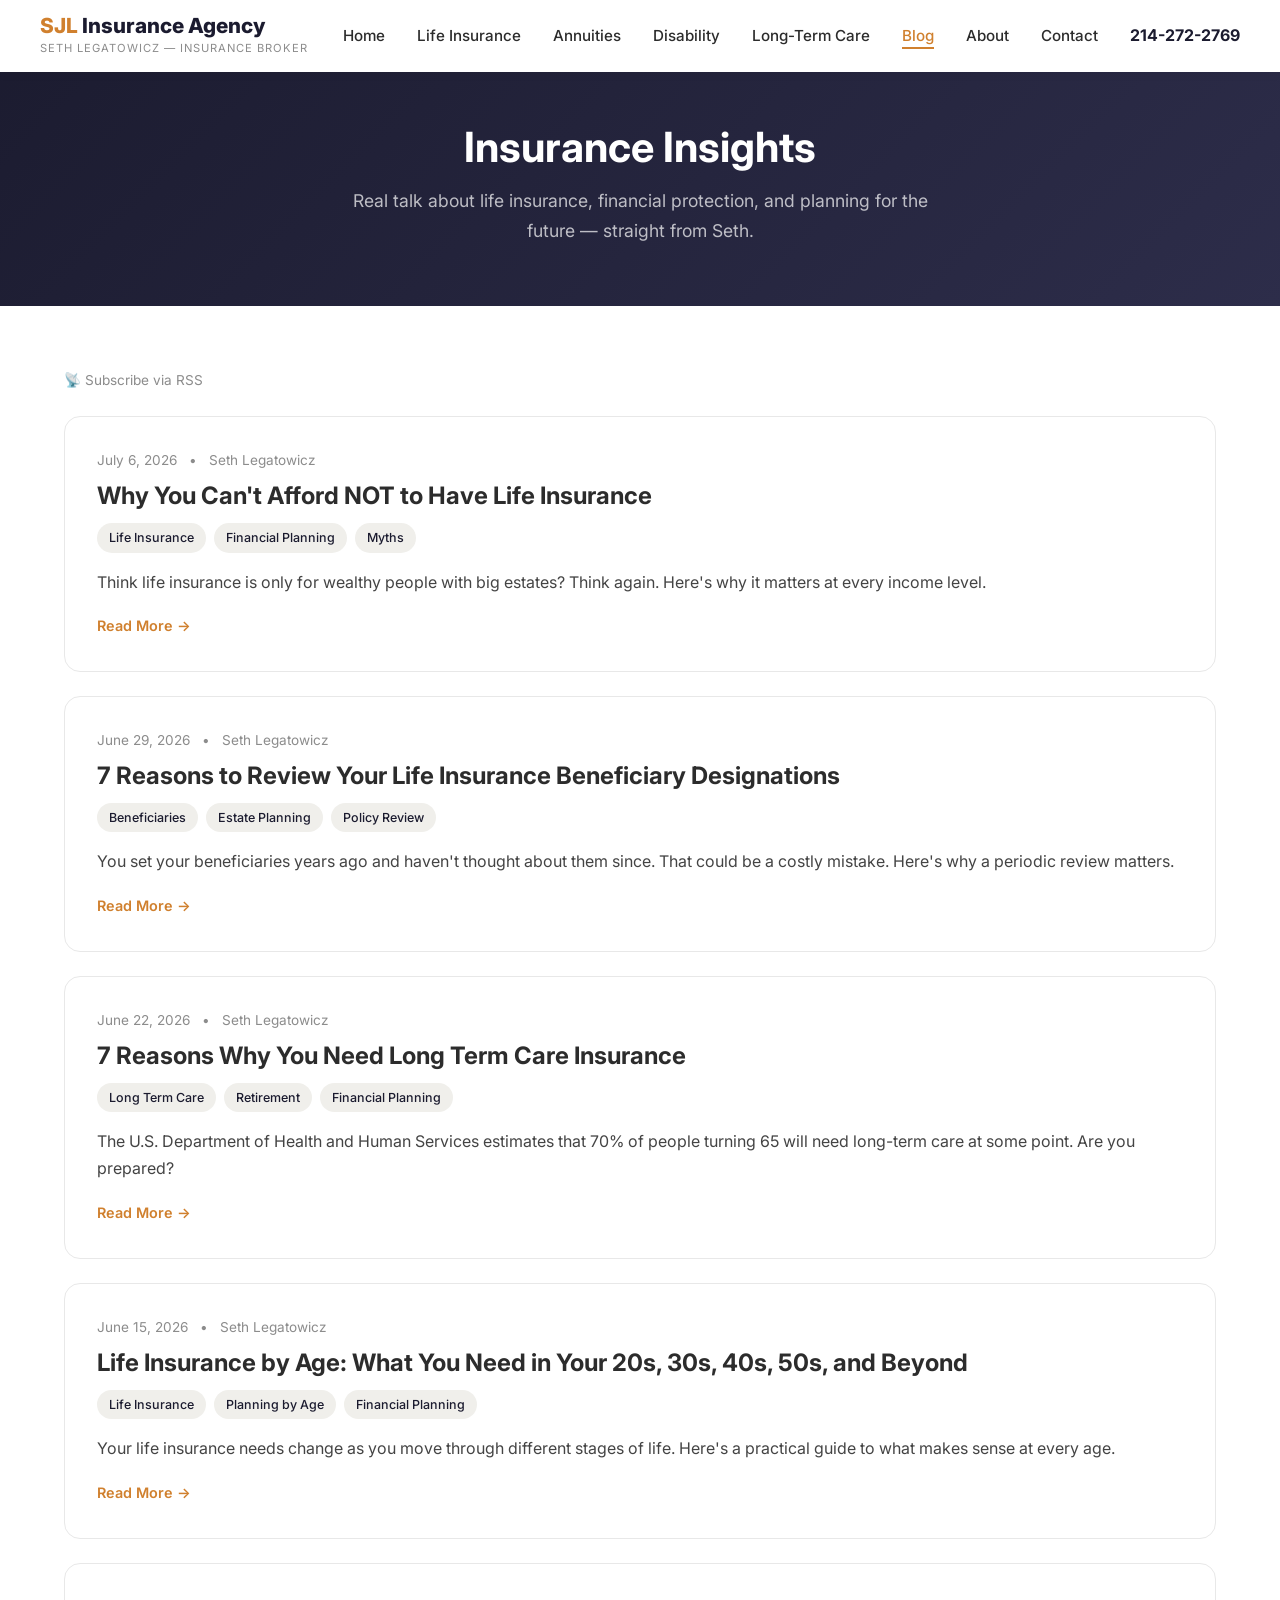
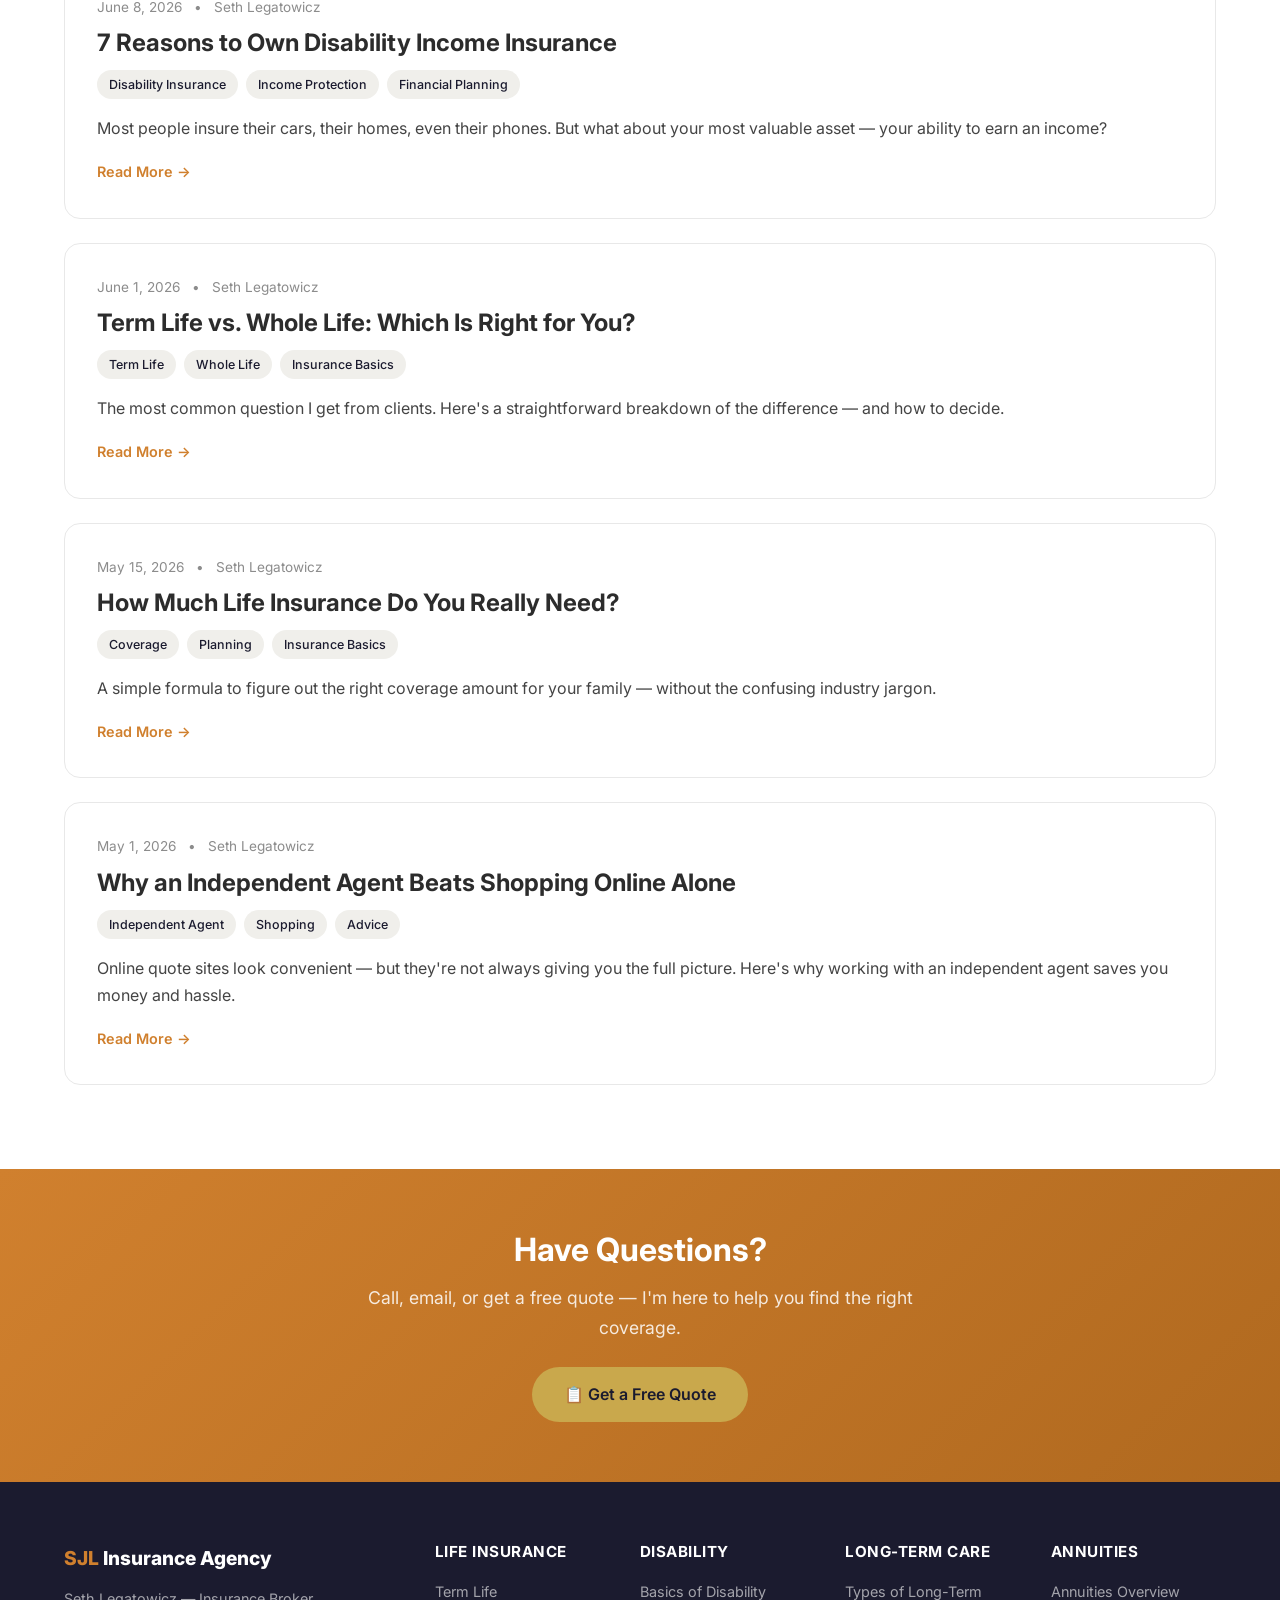
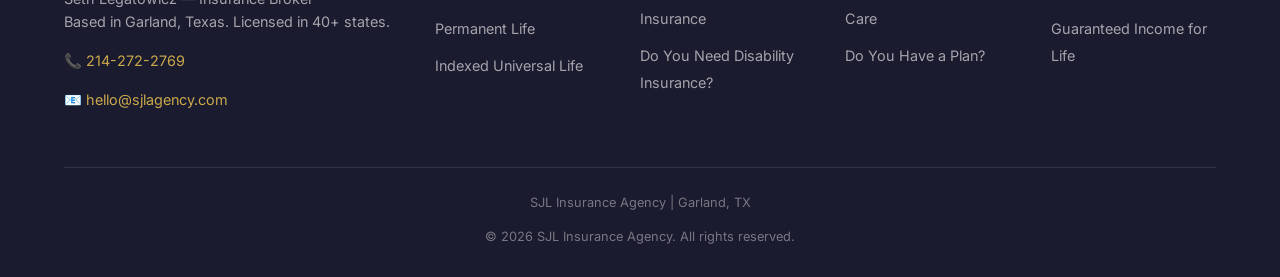
==== blog/index.html @ 695006b8 "Embed InsuranceDivision quoter on compare-quotes page + update all quote btn links to /compare-quote" ====
<!DOCTYPE html>
<html lang="en">
<head>
  <meta charset="UTF-8">
  <meta name="viewport" content="width=device-width, initial-scale=1.0">
  <title>Blog | Insurance Insights | SJL Insurance Agency</title>
  <meta name="description" content="Life insurance tips, advice, and insights from Seth Legatowicz of SJL Insurance Agency. Learn about term life, whole life, disability, LTC, and more.">
  <link rel="preconnect" href="https://fonts.googleapis.com">
  <link rel="preconnect" href="https://fonts.gstatic.com" crossorigin>
  <link href="https://fonts.googleapis.com/css2?family=Inter:wght@400;500;600;700;800&display=swap" rel="stylesheet">
  <link rel="stylesheet" href="/css/style.css">
  <link rel="canonical" href="https://sjlagency.com/blog">
  <style>
    .blog-card {
      background: var(--white);
      border: 1px solid #e8e8e8;
      border-radius: var(--radius-lg);
      padding: 32px;
      transition: var(--transition);
      margin-bottom: 24px;
    }
    .blog-card:hover {
      box-shadow: var(--shadow-hover);
      transform: translateY(-2px);
    }
    .blog-card .meta {
      font-size: 0.85rem;
      color: var(--mid-gray);
      margin-bottom: 8px;
      display: flex;
      gap: 12px;
      align-items: center;
    }
    .blog-card h2 {
      font-size: 1.5rem;
      margin-bottom: 12px;
    }
    .blog-card h2 a {
      color: var(--dark-text);
      text-decoration: none;
      transition: var(--transition);
    }
    .blog-card h2 a:hover {
      color: var(--brand-warm);
    }
    .blog-card .excerpt {
      color: var(--text-body);
      line-height: 1.7;
      margin-bottom: 16px;
    }
    .blog-card .tags {
      display: flex;
      flex-wrap: wrap;
      gap: 8px;
      margin-bottom: 16px;
    }
    .blog-card .tags span {
      font-size: 0.78rem;
      background: var(--light-gray);
      color: var(--primary);
      padding: 4px 12px;
      border-radius: 20px;
      font-weight: 500;
    }
    .read-more {
      font-weight: 600;
      font-size: 0.9rem;
      color: var(--brand-warm);
      text-decoration: none;
      transition: var(--transition);
    }
    .read-more:hover {
      color: var(--brand-warm-dark);
    }

    /* Back link */
    .back-link {
      display: inline-flex;
      align-items: center;
      gap: 6px;
      color: var(--brand-warm);
      text-decoration: none;
      font-weight: 600;
      font-size: 0.9rem;
      margin-bottom: 24px;
      transition: var(--transition);
    }
    .back-link:hover {
      color: var(--brand-warm-dark);
    }

    /* Article view */
    .blog-article {
      max-width: 780px;
    }
    .blog-article h1 {
      font-size: 2rem;
      margin-bottom: 8px;
    }
    .blog-article .article-meta {
      font-size: 0.9rem;
      color: var(--mid-gray);
      margin-bottom: 24px;
    }
    .blog-article .article-body {
      font-size: 1.05rem;
      line-height: 1.8;
      color: var(--text-body);
    }
    .blog-article .article-body p {
      margin-bottom: 1.2rem;
    }
    .blog-article .article-body strong {
      color: var(--dark-text);
    }
    .blog-article .cta-box {
      background: var(--off-white);
      border: 2px solid var(--accent-gold);
      border-radius: var(--radius-lg);
      padding: 28px;
      text-align: center;
      margin-top: 36px;
    }
    .blog-article .cta-box p {
      font-size: 1.1rem;
      margin-bottom: 16px;
    }

    /* RSS link */
    .rss-link {
      display: inline-flex;
      align-items: center;
      gap: 6px;
      color: var(--mid-gray);
      font-size: 0.85rem;
      text-decoration: none;
      margin-bottom: 24px;
      transition: var(--transition);
    }
    .rss-link:hover {
      color: var(--brand-warm);
    }

    .view-toggle { display: none; }
    #list-view { display: block; }
    #article-view { display: none; }
  </style>
</head>
<body>

<nav class="navbar"><div class="navbar-inner">
  <a href="/" class="logo"><div>
    <div class="logo-text"><span>SJL</span> Insurance Agency</div>
    <div class="logo-sub">Seth Legatowicz — Insurance Broker</div>
  </div></a>
  <ul class="nav-links">
    <li><a href="/">Home</a></li>
    <li><a href="/life-insurance">Life Insurance</a></li>
    <li><a href="/annuities">Annuities</a></li>
    <li><a href="/disability-insurance">Disability</a></li>
    <li><a href="/long-term-care">Long-Term Care</a></li>
    <li><a href="/blog" class="active">Blog</a></li>
    <li><a href="/about">About</a></li>
    <li><a href="/contact">Contact</a></li>
    <li><a href="tel:2142722769" class="nav-phone">214-272-2769</a></li>
  </ul>
  <button class="mobile-toggle" aria-label="Menu"><span></span><span></span><span></span></button>
</div></nav>

<section class="page-header">
  <div class="container">
    <h1>Insurance Insights</h1>
    <p>Real talk about life insurance, financial protection, and planning for the future — straight from Seth.</p>
  </div>
</section>

<section class="content-section">
  <div class="container">

    <!-- ===== LISTING VIEW ===== -->
    <div id="list-view">
      <a href="/blog/rss.xml" class="rss-link">📡 Subscribe via RSS</a>
      <div id="posts-container"></div>
    </div>

    <!-- ===== ARTICLE VIEW ===== -->
    <div id="article-view">
      <a href="/blog" class="back-link" id="back-link">← Back to all posts</a>
      <div class="blog-article" id="article-content"></div>
    </div>

  </div>
</section>

<section class="cta-banner">
  <div class="container">
    <h2>Have Questions?</h2>
    <p>Call, email, or get a free quote — I'm here to help you find the right coverage.</p>
    <a href="/compare-quotes" class="btn btn-primary">📋 Get a Free Quote</a>
  </div>
</section>

<footer class="footer">
  <div class="container">
    <div class="footer-grid">
      <div class="footer-brand">
        <div class="logo-text"><span>SJL</span> Insurance Agency</div>
        <p>Seth Legatowicz — Insurance Broker<br>Based in Garland, Texas. Licensed in 40+ states.</p>
        <p style="margin-top: 12px;"><a href="tel:2142722769" style="color: var(--accent-gold); text-decoration: none;">📞 214-272-2769</a></p>
        <p style="margin-top: 8px;"><a href="mailto:hello@sjlagency.com" style="color: var(--accent-gold); text-decoration: none;">📧 hello@sjlagency.com</a></p>
      </div>
      <div><h4>Life Insurance</h4>
        <ul class="footer-links">
          <li><a href="/life-insurance">Term Life</a></li>
          <li><a href="/life-insurance">Permanent Life</a></li>
          <li><a href="/life-insurance">Indexed Universal Life</a></li>
        </ul>
      </div>
      <div><h4>Disability</h4>
        <ul class="footer-links">
          <li><a href="/disability-insurance">Basics of Disability Insurance</a></li>
          <li><a href="/disability-insurance">Do You Need Disability Insurance?</a></li>
        </ul>
      </div>
      <div><h4>Long-Term Care</h4>
        <ul class="footer-links">
          <li><a href="/long-term-care">Types of Long-Term Care</a></li>
          <li><a href="/long-term-care">Do You Have a Plan?</a></li>
        </ul>
      </div>
      <div><h4>Annuities</h4>
        <ul class="footer-links">
          <li><a href="/annuities">Annuities Overview</a></li>
          <li><a href="/annuities">Guaranteed Income for Life</a></li>
        </ul>
      </div>
    </div>
    <div class="footer-bottom">
      <p>SJL Insurance Agency | Garland, TX</p>
      <p>&copy; 2026 SJL Insurance Agency. All rights reserved.</p>
    </div>
  </div>
</footer>

<script src="/blog/data.js"></script>
<script>
(function() {
  'use strict';

  const listView = document.getElementById('list-view');
  const articleView = document.getElementById('article-view');
  const postsContainer = document.getElementById('posts-container');
  const articleContent = document.getElementById('article-content');

  // Build the listing
  function renderList() {
    let html = '';
    blogPosts.forEach(function(post) {
      html +=
        '<div class="blog-card">' +
          '<div class="meta">' +
            '<time>' + post.date + '</time>' +
            '<span>&bull;</span>' +
            '<span>' + post.author + '</span>' +
          '</div>' +
          '<h2><a href="#/blog/' + post.slug + '">' + post.title + '</a></h2>' +
          '<div class="tags">';
      post.tags.forEach(function(tag) {
        html += '<span>' + tag + '</span>';
      });
      html +=
          '</div>' +
          '<div class="excerpt">' + post.excerpt + '</div>' +
          '<a href="#/blog/' + post.slug + '" class="read-more">Read More →</a>' +
        '</div>';
    });
    postsContainer.innerHTML = html;
  }

  // Render a single post
  function renderPost(slug) {
    var post = null;
    for (var i = 0; i < blogPosts.length; i++) {
      if (blogPosts[i].slug === slug) {
        post = blogPosts[i];
        break;
      }
    }
    if (!post) {
      // If slug not found, go back to listing
      window.location.hash = '';
      return;
    }

    // Update page title
    document.title = post.title + ' | SJL Insurance Agency Blog';

    var html =
      '<h1>' + post.title + '</h1>' +
      '<div class="article-meta">' + post.date + ' &bull; ' + post.author + '</div>' +
      '<div class="article-body">' + post.content + '</div>' +
      '<div class="cta-box">' +
        '<p><strong>Ready to get started?</strong></p>' +
        '<a href="/compare-quotes" class="btn btn-secondary" style="margin-right: 12px;">📋 Get a Free Quote</a>' +
        '<a href="/contact" class="btn btn-primary">📧 Contact Seth</a>' +
      '</div>';

    articleContent.innerHTML = html;

    listView.style.display = 'none';
    articleView.style.display = 'block';
  }

  // Handle hash changes (navigation)
  function handleHash() {
    var hash = window.location.hash;
    if (hash && hash.indexOf('#/blog/') === 0) {
      var slug = hash.replace('#/blog/', '');
      renderPost(slug);
    } else {
      // Back to listing
      document.title = 'Blog | Insurance Insights | SJL Insurance Agency';
      listView.style.display = 'block';
      articleView.style.display = 'none';
    }
  }

  // Initial load
  renderList();
  handleHash();

  // Listen for hash changes
  window.addEventListener('hashchange', handleHash);
})();
</script>
<script src="/js/main.js"></script>
</body>
</html>
---- css/style.css ----
/* ===== SJL Insurance Agency - sjlagency.com ===== */
/* Color Theme: Slate Charcoal + Warm Gold + Warm Amber */

:root {
  --primary: #1B1B2F;
  --primary-light: #2D2D4A;
  --accent-gold: #C9A84C;
  --accent-gold-light: #E8D48B;
  --brand-warm: #D0802E;
  --brand-warm-dark: #B0691F;
  --white: #FFFFFF;
  --off-white: #F8F7F4;
  --light-gray: #F0EFEB;
  --mid-gray: #8C8C8C;
  --dark-text: #2C2C2C;
  --text-body: #444444;
  --shadow: 0 4px 20px rgba(0,0,0,0.08);
  --shadow-hover: 0 8px 30px rgba(0,0,0,0.12);
  --radius: 8px;
  --radius-lg: 16px;
  --transition: all 0.3s ease;
}

* { margin: 0; padding: 0; box-sizing: border-box; }

html { scroll-behavior: smooth; }

body {
  font-family: 'Inter', -apple-system, BlinkMacSystemFont, 'Segoe UI', Roboto, sans-serif;
  color: var(--text-body);
  line-height: 1.7;
  background: var(--white);
}

/* ===== Typography ===== */
h1, h2, h3, h4, h5, h6 {
  font-weight: 700;
  line-height: 1.3;
  color: var(--dark-text);
}

h1 { font-size: 2.8rem; }
h2 { font-size: 2.2rem; margin-bottom: 1rem; }
h3 { font-size: 1.4rem; margin-bottom: 0.75rem; }

p { margin-bottom: 1rem; font-size: 1.05rem; }

.container {
  max-width: 1200px;
  margin: 0 auto;
  padding: 0 24px;
}

.section {
  padding: 80px 0;
}

.section-dark {
  background: var(--primary);
  color: var(--white);
}

.section-dark h2,
.section-dark h3 {
  color: var(--white);
}

.section-light {
  background: var(--off-white);
}

.gold-text { color: var(--accent-gold); }
.warm-text { color: var(--brand-warm); }

.text-center { text-align: center; }

/* ===== Buttons ===== */
.btn {
  display: inline-block;
  padding: 14px 32px;
  border-radius: 50px;
  font-weight: 600;
  font-size: 1rem;
  text-decoration: none;
  cursor: pointer;
  transition: var(--transition);
  border: none;
  font-family: inherit;
}

.btn-primary {
  background: var(--accent-gold);
  color: var(--primary);
}

.btn-primary:hover {
  background: var(--accent-gold-light);
  transform: translateY(-2px);
  box-shadow: var(--shadow-hover);
}

.btn-secondary {
  background: var(--brand-warm);
  color: var(--white);
}

.btn-secondary:hover {
  background: var(--brand-warm-dark);
  transform: translateY(-2px);
  box-shadow: var(--shadow-hover);
}

.btn-outline {
  background: transparent;
  color: var(--white);
  border: 2px solid var(--white);
}

.btn-outline:hover {
  background: var(--white);
  color: var(--primary);
  transform: translateY(-2px);
}

.btn-gold-outline {
  background: transparent;
  color: var(--accent-gold);
  border: 2px solid var(--accent-gold);
}

.btn-gold-outline:hover {
  background: var(--accent-gold);
  color: var(--primary);
  transform: translateY(-2px);
}

/* ===== Navigation ===== */
.navbar {
  position: fixed;
  top: 0;
  width: 100%;
  background: var(--white);
  box-shadow: 0 2px 10px rgba(0,0,0,0.05);
  z-index: 1000;
  padding: 0 24px;
}

.navbar-inner {
  max-width: 1200px;
  margin: 0 auto;
  display: flex;
  align-items: center;
  justify-content: space-between;
  height: 72px;
}

.navbar .logo {
  display: flex;
  align-items: center;
  text-decoration: none;
}

.navbar .logo-text {
  font-size: 1.3rem;
  font-weight: 800;
  color: var(--primary);
  line-height: 1.2;
}

.navbar .logo-text span {
  color: var(--brand-warm);
}

.navbar .logo-sub {
  font-size: 0.7rem;
  color: var(--mid-gray);
  letter-spacing: 1px;
  text-transform: uppercase;
}

.nav-links {
  display: flex;
  align-items: center;
  gap: 32px;
  list-style: none;
}

.nav-links a {
  text-decoration: none;
  color: var(--dark-text);
  font-size: 0.95rem;
  font-weight: 500;
  transition: var(--transition);
  position: relative;
}

.nav-links a:hover,
.nav-links a.active {
  color: var(--brand-warm);
}

.nav-links a::after {
  content: '';
  position: absolute;
  bottom: -4px;
  left: 0;
  width: 0;
  height: 2px;
  background: var(--brand-warm);
  transition: var(--transition);
}

.nav-links a:hover::after,
.nav-links a.active::after {
  width: 100%;
}

.nav-phone {
  color: var(--primary) !important;
  font-weight: 700 !important;
  font-size: 1rem !important;
}

.nav-phone::after { display: none !important; }

.mobile-toggle {
  display: none;
  flex-direction: column;
  gap: 5px;
  cursor: pointer;
  background: none;
  border: none;
  padding: 4px;
}

.mobile-toggle span {
  display: block;
  width: 28px;
  height: 3px;
  background: var(--primary);
  border-radius: 2px;
  transition: var(--transition);
}

/* ===== Hero Section ===== */
.hero {
  padding: 140px 0 80px;
  position: relative;
  overflow: hidden;
  min-height: 85vh;
  display: flex;
  align-items: center;
}

.hero-slideshow {
  background: var(--primary);
}

/* Rotating background slides */
.hero-slides {
  position: absolute;
  inset: 0;
  z-index: 0;
}

.hero-slide {
  position: absolute;
  inset: 0;
  background-size: cover;
  background-position: center;
  background-repeat: no-repeat;
  opacity: 0;
  transition: opacity 1.2s ease-in-out;
}

.hero-slide.active {
  opacity: 1;
}

/* Overlay layers */
.hero-overlay {
  position: absolute;
  inset: 0;
  z-index: 1;
  background: var(--primary);
  opacity: 0.35;
}

.hero-overlay-gradient {
  position: absolute;
  inset: 0;
  z-index: 1;
  background: linear-gradient(to right, rgba(27,27,47,0.5) 0%, rgba(27,27,47,0.2) 50%, transparent 100%);
}

.hero-container {
  position: relative;
  z-index: 2;
  width: 100%;
}

.hero-content {
  max-width: 650px;
}

.hero h1 {
  font-size: 3.2rem;
  color: var(--white);
  margin-bottom: 0.5rem;
  text-shadow: 0 4px 12px rgba(0,0,0,0.3);
}

.hero h1 .highlight {
  color: var(--accent-gold);
  border-bottom: 3px solid var(--accent-gold);
  display: inline-block;
}

.hero-headline {
  font-size: 3.2rem;
  font-family: 'Playfair Display', Georgia, 'Times New Roman', serif;
  color: var(--white);
  margin-bottom: 0.5rem;
  text-shadow: 0 4px 12px rgba(0,0,0,0.3);
  line-height: 1.15;
}

.hero-headline .highlight {
  color: var(--accent-gold);
  border-bottom: 3px solid var(--accent-gold);
  display: inline-block;
  line-height: 1.1;
}

.hero-subline {
  font-size: 1.3rem;
  font-weight: 600;
  color: var(--accent-gold);
  margin-bottom: 1.5rem;
  text-shadow: 0 2px 8px rgba(0,0,0,0.3);
}

.hero h2 {
  font-size: 1.3rem;
  color: var(--accent-gold-light);
  font-weight: 400;
  margin-bottom: 1.5rem;
  text-shadow: 0 2px 8px rgba(0,0,0,0.3);
}

.hero p {
  color: rgba(255,255,255,0.9);
  font-size: 1.1rem;
  margin-bottom: 2rem;
  max-width: 540px;
  text-shadow: 0 2px 6px rgba(0,0,0,0.3);
}

.hero-buttons {
  display: flex;
  gap: 16px;
  flex-wrap: wrap;
}

/* Hero dot indicators */
.hero-dots {
  position: absolute;
  bottom: 30px;
  left: 50%;
  transform: translateX(-50%);
  display: flex;
  gap: 12px;
  z-index: 3;
}

.hero-dot {
  width: 12px;
  height: 12px;
  border-radius: 50%;
  border: 2px solid rgba(255,255,255,0.6);
  background: transparent;
  cursor: pointer;
  padding: 0;
  transition: all 0.3s ease;
}

.hero-dot:hover {
  background: rgba(255,255,255,0.4);
}

.hero-dot.active {
  background: var(--accent-gold);
  border-color: var(--accent-gold);
  transform: scale(1.2);
}

/* ===== Services / Features ===== */
.services-grid {
  display: grid;
  grid-template-columns: repeat(4, 1fr);
  gap: 24px;
  margin-top: 40px;
}

.service-card {
  background: var(--white);
  padding: 32px 24px;
  border-radius: var(--radius-lg);
  box-shadow: var(--shadow);
  text-align: center;
  transition: var(--transition);
  border-top: 4px solid var(--accent-gold);
}

.service-card:hover {
  transform: translateY(-6px);
  box-shadow: var(--shadow-hover);
}

.service-icon {
  font-size: 2.5rem;
  margin-bottom: 16px;
  display: block;
}

.service-card h3 {
  font-size: 1.15rem;
  margin-bottom: 10px;
}

.service-card p {
  font-size: 0.95rem;
  color: var(--mid-gray);
  margin-bottom: 0;
}

.service-card .learn-more {
  display: inline-block;
  margin-top: 16px;
  color: var(--brand-warm);
  text-decoration: none;
  font-weight: 600;
  font-size: 0.9rem;
}

.service-card .learn-more:hover {
  text-decoration: underline;
}

/* ===== How It Works ===== */
.steps-grid {
  display: grid;
  grid-template-columns: repeat(3, 1fr);
  gap: 40px;
  margin-top: 40px;
}

.step {
  text-align: center;
  position: relative;
}

.step-number {
  display: inline-flex;
  align-items: center;
  justify-content: center;
  width: 56px;
  height: 56px;
  background: var(--accent-gold);
  color: var(--primary);
  font-size: 1.5rem;
  font-weight: 800;
  border-radius: 50%;
  margin-bottom: 16px;
}

.step h3 { margin-bottom: 8px; }
.step p { font-size: 0.95rem; color: var(--mid-gray); margin-bottom: 0; }

.step-btn {
  margin-top: 16px !important;
  display: inline-block !important;
  font-size: 0.9rem !important;
  padding: 10px 24px !important;
}

.step-link {
  color: var(--accent-gold);
  font-weight: 600;
  text-decoration: underline;
  text-underline-offset: 2px;
  transition: color 0.2s ease;
}
.step-link:hover {
  color: var(--accent-gold-light);
}

/* ===== Testimonials ===== */
.testimonial-grid {
  display: grid;
  grid-template-columns: repeat(3, 1fr);
  gap: 24px;
  margin-top: 40px;
}

.testimonial-card {
  background: var(--white);
  padding: 28px;
  border-radius: var(--radius-lg);
  box-shadow: var(--shadow);
}

.testimonial-card .stars {
  color: var(--accent-gold);
  font-size: 1.1rem;
  margin-bottom: 12px;
}

.testimonial-card blockquote {
  font-style: italic;
  color: var(--text-body);
  font-size: 0.95rem;
  line-height: 1.7;
  margin-bottom: 16px;
}

.testimonial-card .attribution {
  font-weight: 600;
  color: var(--dark-text);
  font-size: 0.9rem;
}

.testimonial-card .location {
  color: var(--mid-gray);
  font-size: 0.8rem;
}

/* ===== FAQ ===== */
.faq-list {
  max-width: 800px;
  margin: 40px auto 0;
}

.faq-item {
  background: var(--white);
  border: 1px solid #E5E5E5;
  border-radius: var(--radius);
  margin-bottom: 12px;
  overflow: hidden;
}

.faq-question {
  padding: 20px 24px;
  font-weight: 600;
  color: var(--dark-text);
  cursor: pointer;
  display: flex;
  justify-content: space-between;
  align-items: center;
  transition: var(--transition);
}

.faq-question:hover {
  background: var(--light-gray);
}

.faq-question .toggle-icon {
  font-size: 1.2rem;
  transition: var(--transition);
  color: var(--brand-warm);
}

.faq-item.active .faq-question .toggle-icon {
  transform: rotate(180deg);
}

.faq-answer {
  padding: 0 24px;
  max-height: 0;
  overflow: hidden;
  transition: var(--transition);
}

.faq-item.active .faq-answer {
  padding: 0 24px 20px;
  max-height: 500px;
}

/* ===== Contact Section ===== */
.contact-grid {
  display: grid;
  grid-template-columns: 1fr 1fr;
  gap: 60px;
  margin-top: 40px;
}

.contact-info-item {
  display: flex;
  gap: 16px;
  margin-bottom: 24px;
  align-items: flex-start;
}

.contact-info-item .icon {
  font-size: 1.5rem;
  flex-shrink: 0;
  width: 48px;
  height: 48px;
  display: flex;
  align-items: center;
  justify-content: center;
  background: var(--off-white);
  border-radius: 50%;
}

.contact-info-item h4 {
  font-size: 1rem;
  margin-bottom: 2px;
}

.contact-info-item p {
  font-size: 0.95rem;
  color: var(--mid-gray);
  margin-bottom: 0;
}

.contact-info-item a {
  color: var(--brand-warm);
  text-decoration: none;
  font-weight: 500;
}

.contact-info-item a:hover {
  text-decoration: underline;
}

.contact-form {
  background: var(--white);
  padding: 36px;
  border-radius: var(--radius-lg);
  box-shadow: var(--shadow);
}

.form-group {
  margin-bottom: 20px;
}

.form-group label {
  display: block;
  font-weight: 600;
  font-size: 0.9rem;
  color: var(--dark-text);
  margin-bottom: 6px;
}

.form-group input,
.form-group textarea,
.form-group select {
  width: 100%;
  padding: 12px 16px;
  border: 1px solid #DDD;
  border-radius: var(--radius);
  font-size: 1rem;
  font-family: inherit;
  transition: var(--transition);
  background: var(--off-white);
}

.form-group input:focus,
.form-group textarea:focus,
.form-group select:focus {
  outline: none;
  border-color: var(--accent-gold);
  box-shadow: 0 0 0 3px rgba(201, 168, 76, 0.2);
  background: var(--white);
}

.form-group textarea {
  min-height: 120px;
  resize: vertical;
}

/* ===== Footer ===== */
.footer {
  background: var(--primary);
  color: rgba(255,255,255,0.7);
  padding: 60px 0 30px;
}

.footer-grid {
  display: grid;
  grid-template-columns: 2fr 1fr 1fr 1fr 1fr;
  gap: 40px;
  margin-bottom: 40px;
}

.footer-brand .logo-text {
  color: var(--white);
  font-size: 1.2rem;
  font-weight: 800;
  margin-bottom: 12px;
}

.footer-brand .logo-text span { color: var(--brand-warm); }

.footer-brand p {
  font-size: 0.9rem;
  line-height: 1.6;
  color: rgba(255,255,255,0.6);
}

.footer h4 {
  color: var(--white);
  font-size: 0.95rem;
  margin-bottom: 16px;
  text-transform: uppercase;
  letter-spacing: 0.5px;
}

.footer-links {
  list-style: none;
}

.footer-links li {
  margin-bottom: 10px;
}

.footer-links a {
  color: rgba(255,255,255,0.6);
  text-decoration: none;
  font-size: 0.9rem;
  transition: var(--transition);
}

.footer-links a:hover {
  color: var(--accent-gold);
}

.footer-bottom {
  border-top: 1px solid rgba(255,255,255,0.1);
  padding-top: 24px;
  display: flex;
  justify-content: space-between;
  align-items: center;
  flex-wrap: wrap;
  gap: 12px;
}

/* Social Icons in Footer */
.footer-social {
  display: flex;
  gap: 16px;
  align-items: center;
  width: 100%;
  justify-content: center;
  margin-bottom: 16px;
}
.footer-social a {
  display: inline-flex;
  align-items: center;
  justify-content: center;
  width: 36px;
  height: 36px;
  border-radius: 50%;
  background: rgba(255,255,255,0.08);
  color: rgba(255,255,255,0.5);
  transition: all 0.3s ease;
  text-decoration: none;
}
.footer-social a:hover {
  background: var(--brand-warm);
  color: var(--white);
}
.footer-bottom {
  flex-direction: column;
}

.footer-bottom p {
  font-size: 0.8rem;
  color: rgba(255,255,255,0.4);
  margin-bottom: 0;
}

/* ===== Page Header (inner pages) ===== */
.page-header {
  padding: 120px 0 60px;
  background: linear-gradient(135deg, var(--primary) 0%, #2D2D4A 100%);
  text-align: center;
}

.page-header h1 {
  color: var(--white);
  font-size: 2.6rem;
  margin-bottom: 12px;
}

.page-header p {
  color: rgba(255,255,255,0.7);
  font-size: 1.1rem;
  max-width: 600px;
  margin: 0 auto;
}

/* ===== Page Content ===== */
.content-section {
  padding: 60px 0;
}

.content-grid {
  display: grid;
  grid-template-columns: 2fr 1fr;
  gap: 48px;
  align-items: start;
}

.content-sidebar {
  background: var(--off-white);
  padding: 28px;
  border-radius: var(--radius-lg);
  border-left: 4px solid var(--accent-gold);
}

.content-sidebar h3 {
  font-size: 1.1rem;
  margin-bottom: 16px;
}

.content-sidebar ul {
  list-style: none;
}

.content-sidebar li {
  margin-bottom: 12px;
}

.content-sidebar a {
  color: var(--brand-warm);
  text-decoration: none;
  font-size: 0.95rem;
}

.content-sidebar .btn,
.content-sidebar .btn-secondary,
.content-sidebar .btn-primary,
.content-sidebar .btn-outline {
  color: var(--white) !important;
}

.content-sidebar a:hover {
  text-decoration: underline;
}

/* About page photo */
.about-photo-wrap {
  float: right;
  margin: 4px 0 20px 28px;
  width: 260px;
  max-width: 45%;
}
.about-photo {
  width: 100%;
  height: auto;
  border-radius: 12px;
  box-shadow: 0 4px 20px rgba(0,0,0,0.12), 0 0 0 3px var(--accent-gold);
  display: block;
}
@media (max-width: 640px) {
  .about-photo-wrap {
    float: none;
    margin: 0 auto 24px auto;
    max-width: 280px;
    width: 100%;
  }
}

/* ===== Insurance Types Grid ===== */
.insurance-types {
  display: grid;
  grid-template-columns: repeat(3, 1fr);
  gap: 24px;
  margin: 40px 0;
}

.insurance-type-card {
  background: var(--off-white);
  padding: 28px;
  border-radius: var(--radius-lg);
  border-bottom: 4px solid var(--accent-gold);
  transition: var(--transition);
}

.insurance-type-card:hover {
  transform: translateY(-4px);
  box-shadow: var(--shadow);
}

.insurance-type-card h3 {
  color: var(--primary);
}

.insurance-type-card p {
  font-size: 0.95rem;
  color: var(--mid-gray);
}

/* ===== CTA Banner ===== */
.cta-banner {
  background: linear-gradient(135deg, var(--brand-warm) 0%, var(--brand-warm-dark) 100%);
  padding: 60px 0;
  text-align: center;
  color: var(--white);
}

.cta-banner h2 {
  color: var(--white);
  font-size: 2rem;
  margin-bottom: 12px;
}

.cta-banner p {
  color: rgba(255,255,255,0.85);
  font-size: 1.1rem;
  margin-bottom: 24px;
  max-width: 600px;
  margin-left: auto;
  margin-right: auto;
}

/* ===== Quote Comparison ===== */
.quote-form-container {
  max-width: 700px;
  margin: 40px auto;
  background: var(--white);
  padding: 40px;
  border-radius: var(--radius-lg);
  box-shadow: var(--shadow);
}

.quote-form-container .form-row {
  display: grid;
  grid-template-columns: 1fr 1fr;
  gap: 16px;
}

/* ===== Partners / Carriers ===== */
.carrier-grid {
  display: grid;
  grid-template-columns: repeat(4, 1fr);
  gap: 24px;
  margin: 40px 0;
  align-items: center;
}

.carrier-item {
  text-align: center;
  padding: 24px 16px;
  background: var(--white);
  border-radius: var(--radius);
  box-shadow: var(--shadow);
  font-weight: 600;
  font-size: 0.85rem;
  color: var(--dark-text);
  display: flex;
  align-items: center;
  justify-content: center;
  min-height: 90px;
}

.carrier-item img {
  max-width: 100%;
  height: auto;
  max-height: 55px;
  object-fit: contain;
}

/* ===== Responsive ===== */
@media (max-width: 1024px) {
  .footer-grid {
    grid-template-columns: 1fr 1fr;
  }

  .services-grid {
    grid-template-columns: repeat(2, 1fr);
  }

  .testimonial-grid {
    grid-template-columns: 1fr;
  }

  .insurance-types {
    grid-template-columns: 1fr;
  }

  .carrier-grid {
    grid-template-columns: repeat(3, 1fr);
  }
}

@media (max-width: 768px) {
  h1 { font-size: 2rem; }
  h2 { font-size: 1.6rem; }

  .mobile-toggle { display: flex; }

  .nav-links {
    position: fixed;
    top: 72px;
    left: 0;
    right: 0;
    bottom: 0;
    background: var(--white);
    flex-direction: column;
    padding: 40px 24px;
    gap: 20px;
    transform: translateX(100%);
    transition: var(--transition);
    align-items: flex-start;
    z-index: 999;
  }

  .nav-links.open { transform: translateX(0); }

  .nav-links a { font-size: 1.1rem; }

  .hero-content {
    grid-template-columns: 1fr;
    gap: 32px;
  }

  .hero h1 { font-size: 2.2rem; }
  .hero-container { padding: 0 24px; }

  .services-grid {
    grid-template-columns: 1fr;
  }

  .steps-grid {
    grid-template-columns: 1fr;
    gap: 24px;
  }

  .contact-grid {
    grid-template-columns: 1fr;
    gap: 32px;
  }

  .content-grid {
    grid-template-columns: 1fr;
  }

  .footer-grid {
    grid-template-columns: 1fr;
  }

  .quote-form-container .form-row {
    grid-template-columns: 1fr;
  }

  .carrier-grid {
    grid-template-columns: repeat(2, 1fr);
  }

  .section {
    padding: 50px 0;
  }

  .page-header h1 {
    font-size: 2rem;
  }
}

@media (max-width: 480px) {
  .hero-buttons {
    flex-direction: column;
  }

  .hero-buttons .btn {
    width: 100%;
    text-align: center;
  }

  .carrier-grid {
    grid-template-columns: 1fr 1fr;
  }
}
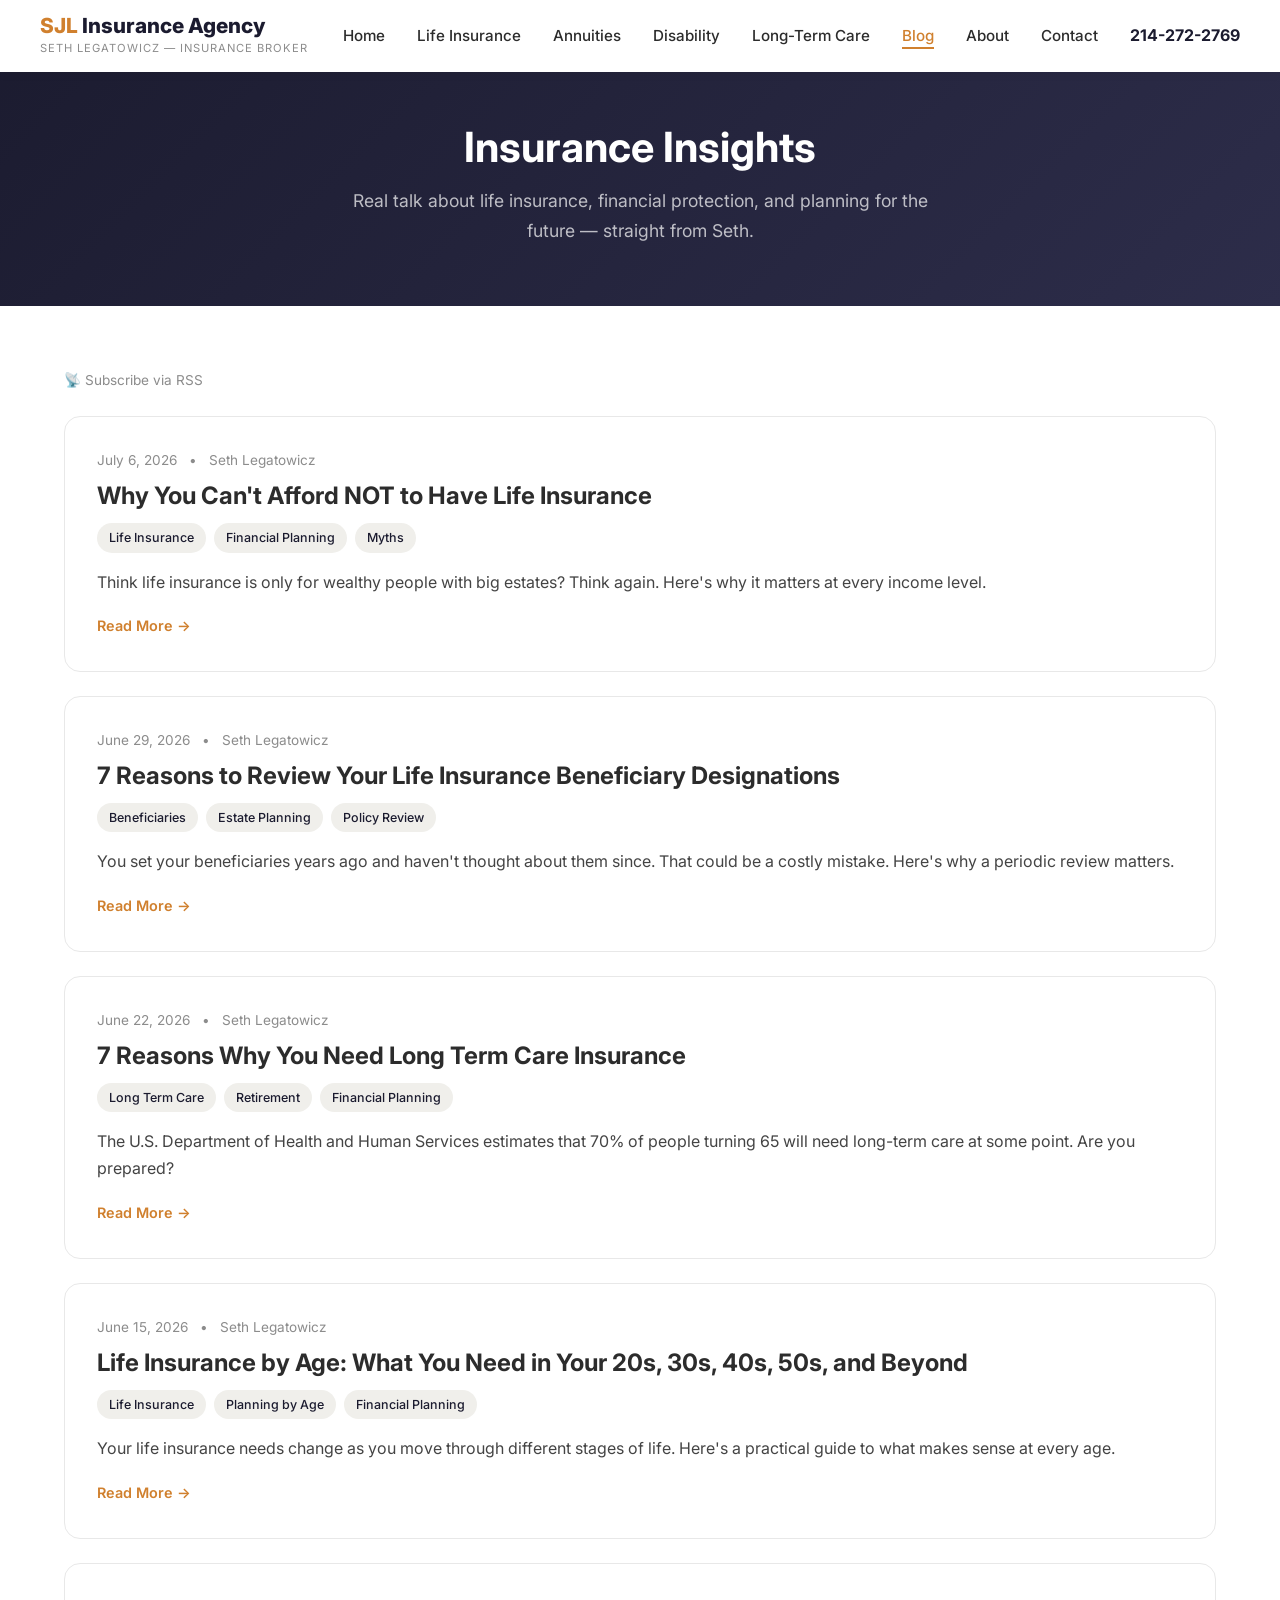
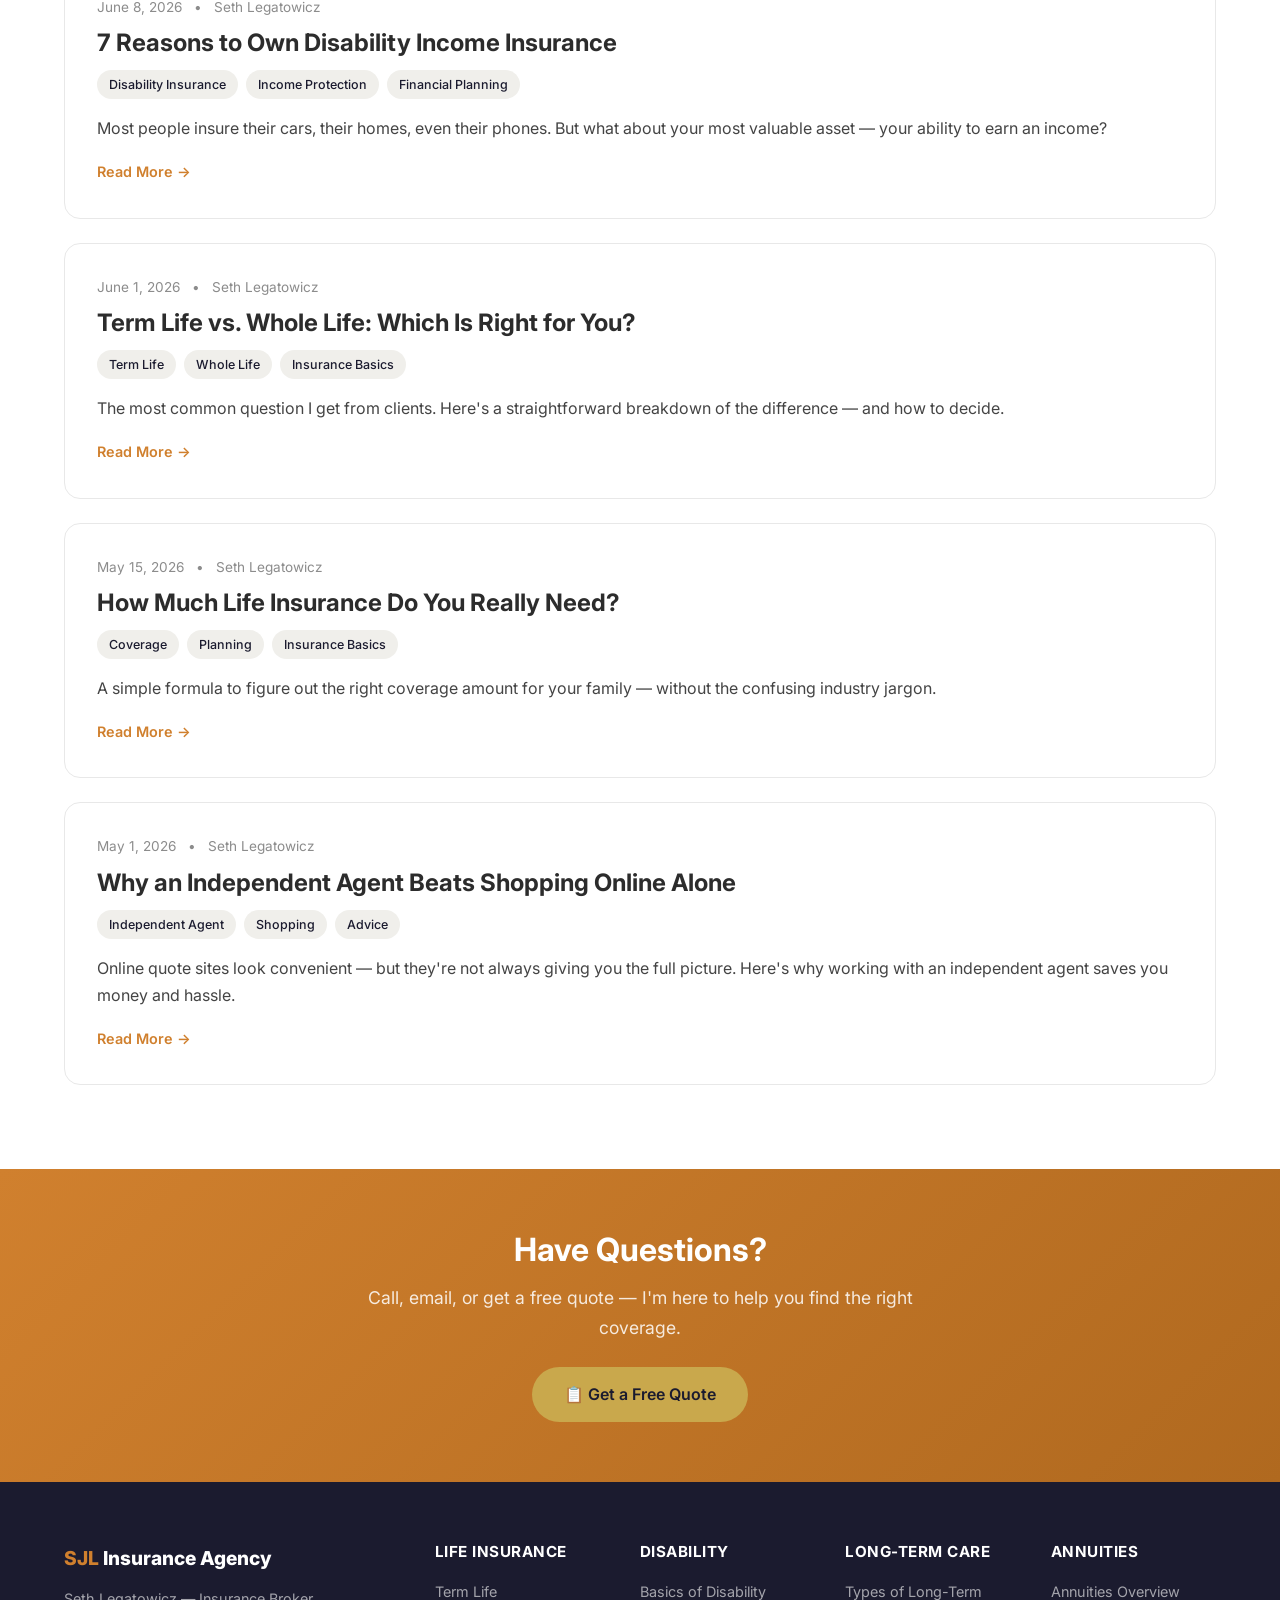
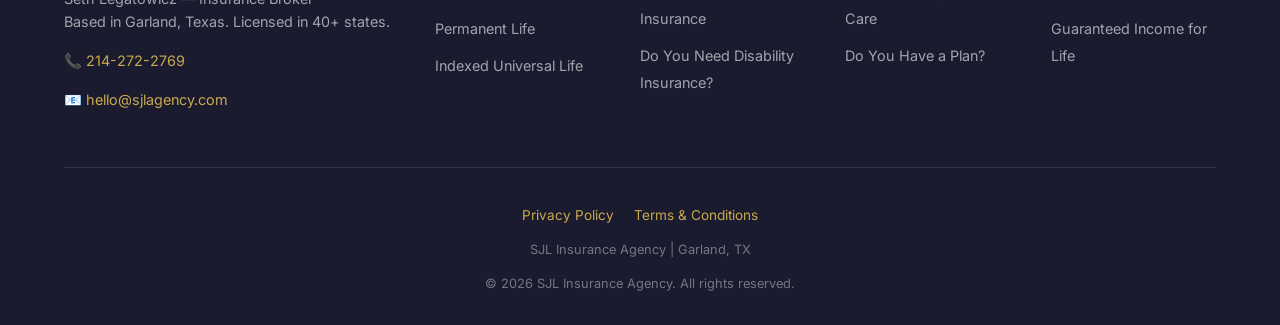
==== commit 33e6511c: "Add privacy policy, terms of service, SMS opt-in checkbox, and footer links — for Twilio A2P complia" ====
--- a/blog/index.html
+++ b/blog/index.html
@@ -236,6 +236,10 @@
       </div>
     </div>
     <div class="footer-bottom">
+      <div style="margin-top: 12px; display: flex; gap: 20px; justify-content: center; flex-wrap: wrap;">
+        <a href="/privacy" style="color: var(--accent-gold); text-decoration: none; font-size: 0.85rem;">Privacy Policy</a>
+        <a href="/terms" style="color: var(--accent-gold); text-decoration: none; font-size: 0.85rem;">Terms &amp; Conditions</a>
+      </div>
       <p>SJL Insurance Agency | Garland, TX</p>
       <p>&copy; 2026 SJL Insurance Agency. All rights reserved.</p>
     </div>
